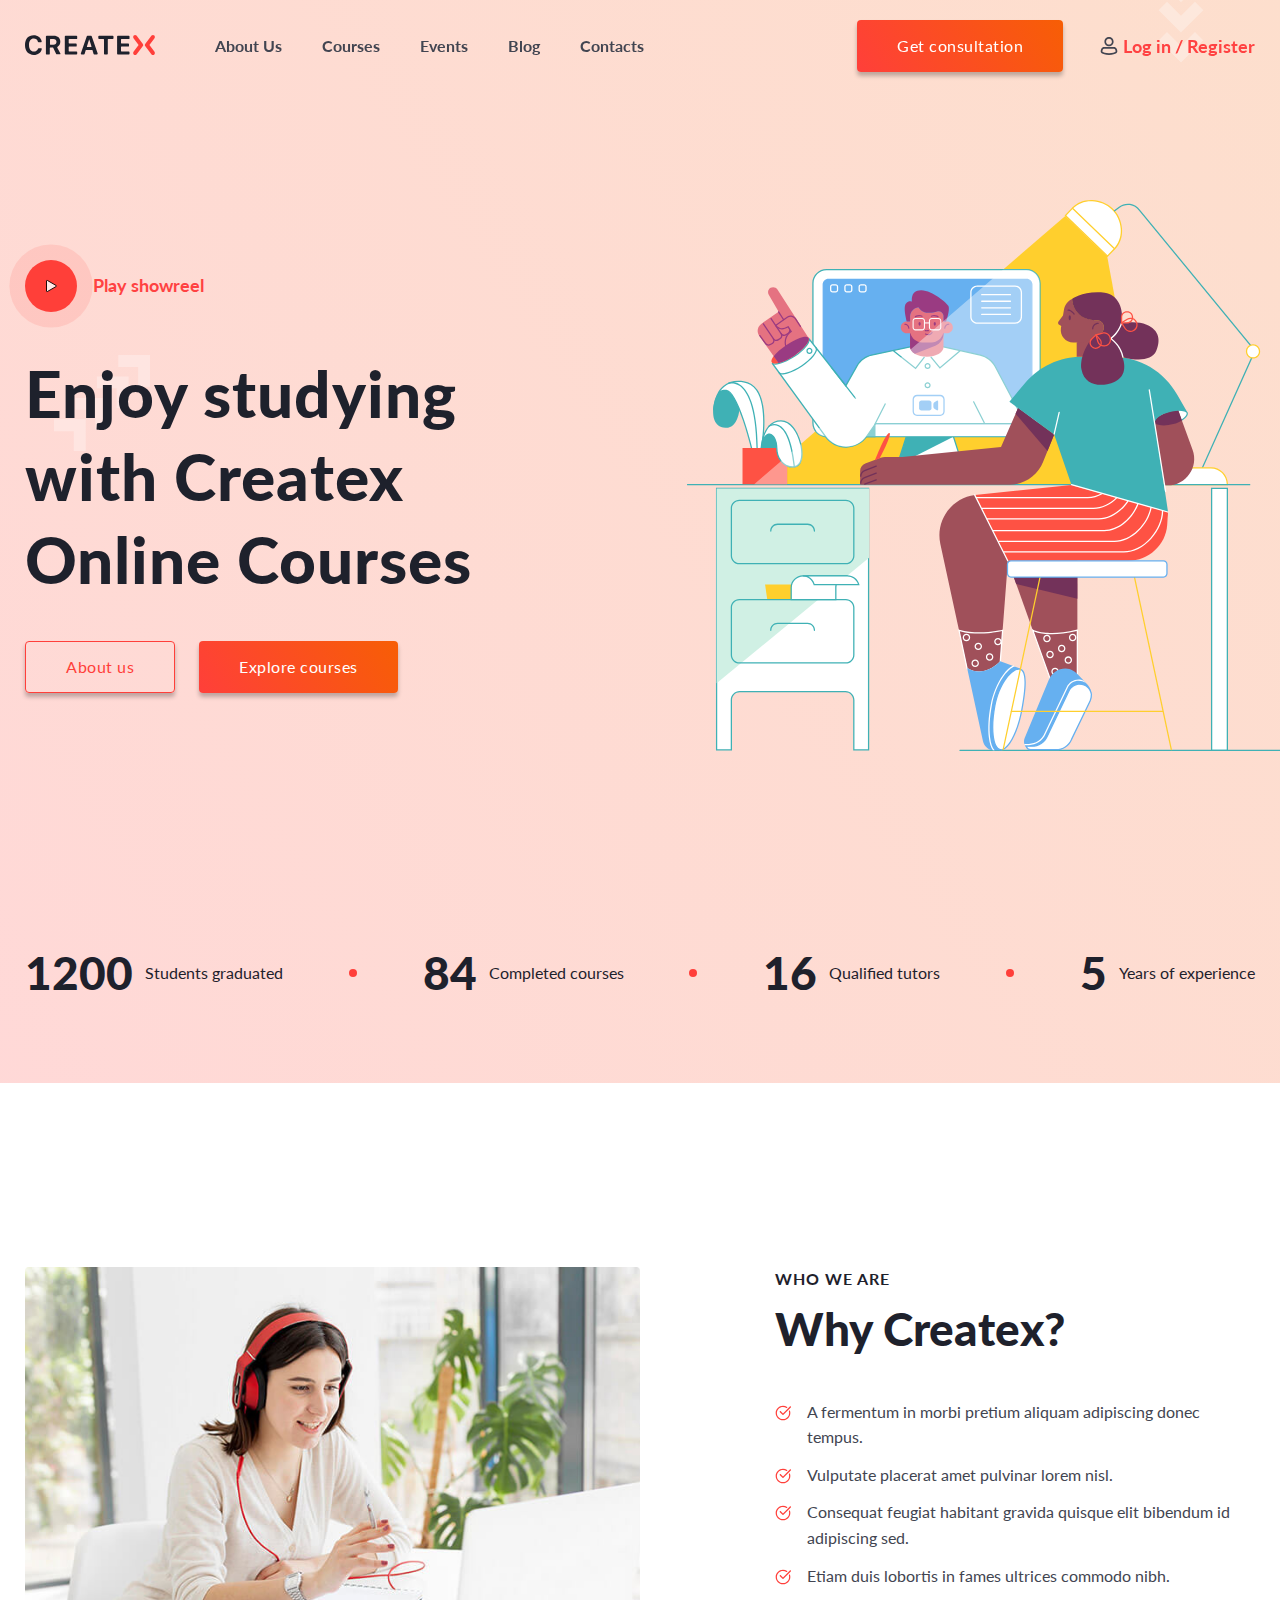
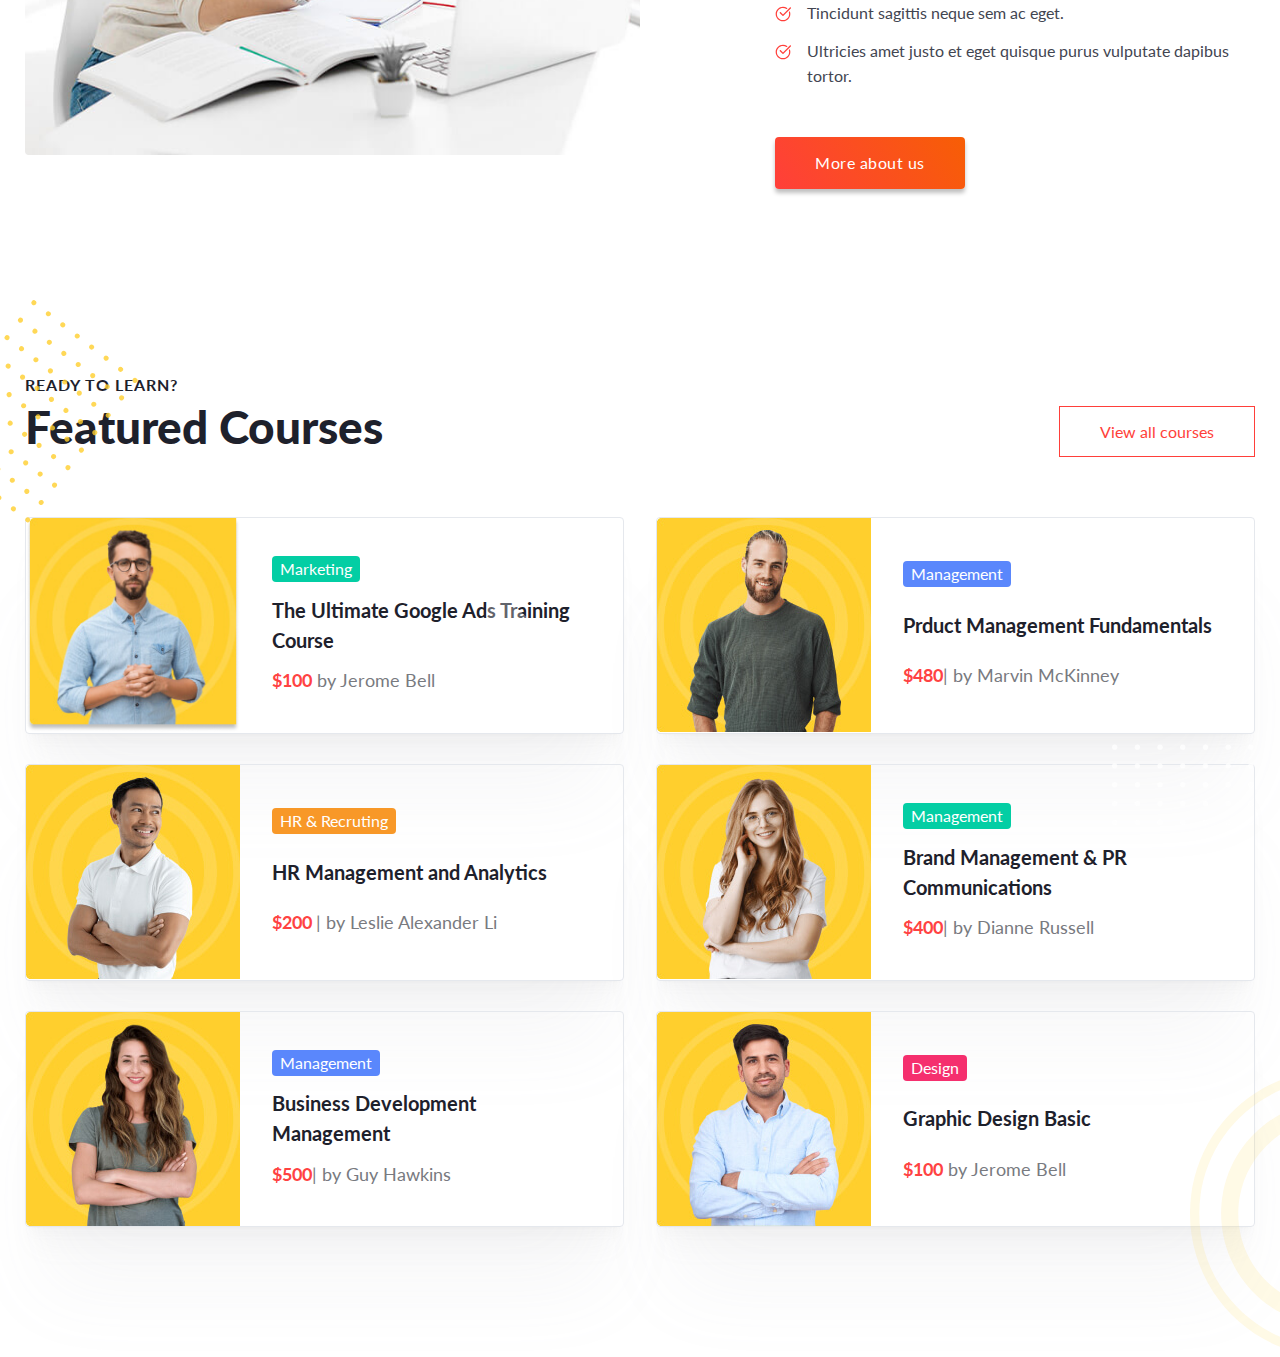
==== index.html @ c99d74f3 "Add files via upload" ====
<!DOCTYPE html>
<html lang="en">

<head>
   <meta charset="UTF-8">
   <meta http-equiv="X-UA-Compatible" content="IE=edge">
   <meta name="viewport" content="width=device-width, initial-scale=1.0">
   <title>Lesson 17</title>
   <link rel="stylesheet" href="css/reset.css">
   <link rel="stylesheet" href="css/fonts.css">
   <link rel="stylesheet" href="css/common.css">
   <link rel="stylesheet" href="css/style.css">
</head>

<body>
   <div class="wrapper">
      <header class="header">
         <div class="header__container">
            <a href="#" class="header__logo"><img src="img/logo.svg" alt="Logo"></a>

            <nav class="header__menu menu">
               <ul class="menu__list">
                  <li class="menu__item">
                     <a href="#" class="menu__link">About Us</a>
                  </li>
                  <li class="menu__item">
                     <a href="#" class="menu__link">Courses</a>
                  </li>
                  <li class="menu__item">
                     <a href="#" class="menu__link">Events</a>
                  </li>
                  <li class="menu__item">
                     <a href="#" class="menu__link">Blog</a>
                  </li>
                  <li class="menu__item">
                     <a href="#" class="menu__link">Contacts</a>
                  </li>
               </ul>
            </nav>
            <div class="header__actions actions-header">
               <a href="#" class="actions-header__button button">Get consultation</a>
               <a href="#" class="actions-header__auth"><span>Log in / Register</span></a>
            </div>
         </div>
      </header>
      <main class="page">
         <section class="page__main main-block">
            <div class="main-block__container">
               <div class="main-block__body body-main">
                  <div class="body-main__content">
                     <a href="" class="body-main__play"><span>Play showreel</span></a>
                     <h1 class="body-main__title">Enjoy studying
                        with Createx Online Courses</h1>
                     <div class="body-main__actions">
                        <a href="" class="body-main__button button button--border">About us</a>
                        <a href="" class="body-main__button button">Explore courses</a>
                     </div>
                  </div>


                  <div class=".body-main__media">
                     <img class="body-main__image" src="img/illustration.svg" alt="illustration">
                  </div>
               </div>
               <div class="main-block__advantages advantages-main">
                  <div class="advantages-main__item item-advantages">
                     <div class="item-advantages__value">1200</div>
                     <div class="item-advantages__text">Students graduated</div>
                  </div>
                  <div class="advantages-main__circle"></div>
                  <div class="advantages-main__item item-advantages">
                     <div class="item-advantages__value">84</div>
                     <div class="item-advantages__text">Completed courses</div>
                  </div>
                  <div class="advantages-main__circle"></div>
                  <div class="advantages-main__item item-advantages">
                     <div class="item-advantages__value">16</div>
                     <div class="item-advantages__text">Qualified tutors</div>
                  </div>
                  <div class="advantages-main__circle"></div>
                  <div class="advantages-main__item item-advantages">
                     <div class="item-advantages__value">5</div>
                     <div class="item-advantages__text">Years of experience</div>
                  </div>
               </div>
            </div>
            <div class="main-block__decor decor-main">
               <div class="decor-main__item decor-main__item--1 "></div>
               <div class="decor-main__item decor-main__item--2"></div>
               <div class="decor-main__item decor-main__item--3"></div>
               <div class="decor-main__item decor-main__item--4"></div>
               <div class="decor-main__item decor-main__item--5"></div>
               <div class="decor-main__item decor-main__item--6"></div>
            </div>
         </section>
         <section class="page__main block__main">
            <div class="block__main__container">
               <div class="block__main__page">
                  <div class="block__main__image">
                     <img src="img/girl.png" alt="girl">
                  </div>
                  <div class="block__main__text">
                     <h3 class="block__main__subtitle">Who we are</h3>
                     <h2 class="block__main__title">Why Createx?</h2>
                     <ul class="block__main__item">
                        <li>A fermentum in morbi pretium aliquam adipiscing donec tempus.</li>
                        <li>Vulputate placerat amet pulvinar lorem nisl.</li>
                        <li>Consequat feugiat habitant gravida quisque elit bibendum id adipiscing sed.</li>
                        <li>Etiam duis lobortis in fames ultrices commodo nibh.</li>
                        <li>Tincidunt sagittis neque sem ac eget.</li>
                        <li>Ultricies amet justo et eget quisque purus vulputate dapibus tortor.</li>
                     </ul>
                     <a href="#" class="block__main__button button">More about us</a>
                  </div>
               </div>

            </div>
            <div class="block__main__decor decor">
               <div class="decor__item-1"></div>
               <div class="decor__item-2"></div>
            </div>

         </section>
         <section class="page__main content-block">
            <div class="content-block__container">
               <div class="content-block__body content-body">
                  <div class="content-body__header">
                     <div class="content-body__title">
                        <h3>Ready to learn?</h3>
                        <h2>Featured Courses</h2>

                     </div>
                     <button class="content-body button--border">View all courses</button>
                  </div>
                  <ul class="content-body__block box">
                     <li class="box__cards">
                        <div class="box__cards__image">
                           <img src="img/image01.png" alt="photo">
                        </div>
                        <div class="box__cards__description">
                           <div class="box__cards__name green">Marketing</div>
                           <div class="box__cards__item">The Ultimate Google Ads Training Course</div>
                           <div class="box__cards__list"> <span>$100</span> by Jerome Bell</div>
                        </div>
                     </li>
                     <li class="box__cards">
                        <div class="box__cards__image">
                           <img src="img/image02.png" alt="photo">
                        </div>
                        <div class="box__cards__description">
                           <div class="box__cards__name blue">Management</div>
                           <div class="box__cards__item">Prduct Management Fundamentals</div>
                           <div class="box__cards__list"> <span>$480</span>| by Marvin McKinney</div>
                        </div>
                     </li>
                     <li class="box__cards">
                        <div class="box__cards__image">
                           <img src="img/image03.png" alt="photo">
                        </div>
                        <div class="box__cards__description">
                           <div class="box__cards__name orange ">HR & Recruting</div>
                           <div class="box__cards__item">HR Management and Analytics</div>
                           <div class="box__cards__list"> <span>$200 </span> | by Leslie Alexander Li</div>
                        </div>
                     </li>
                     <li class="box__cards">
                        <div class="box__cards__image">
                           <img src="img/image04.png" alt="photo">
                        </div>
                        <div class="box__cards__description">
                           <div class="box__cards__name green">Management</div>
                           <div class="box__cards__item">Brand Management & PR Communications</div>
                           <div class="box__cards__list"> <span>$400</span>| by Dianne Russell</div>
                        </div>
                     </li>
                     <li class="box__cards">
                        <div class="box__cards__image ">
                           <img src="img/image05.png" alt="photo">
                        </div>
                        <div class="box__cards__description">
                           <div class="box__cards__name blue">Management</div>
                           <div class="box__cards__item">Business Development Management</div>
                           <div class="box__cards__list"> <span>$500</span>| by Guy Hawkins</div>
                        </div>
                     </li>
                     <li class="box__cards">
                        <div class="box__cards__image">
                           <img src="img/image06.png" alt="photo">
                        </div>
                        <div class="box__cards__description">
                           <div class="box__cards__name pink">Design</div>
                           <div class="box__cards__item">Graphic Design Basic</div>
                           <div class="box__cards__list"> <span>$100</span> by Jerome Bell</div>
                        </div>
                     </li>

                  </ul>
               </div>
            </div>
         </section>
      </main>
      <footer class="footer"></footer>
   </div>
</body>

</html>
---- css/fonts.css ----
@font-face {
   font-family: "Lato";
   src: url("../fonts/Lato-Regular.woff2") format("woff2"), url("../fonts/Lato-Regular.woff") format("woff");
   font-display: swap;
   font-weight: 400;
   font-style: normal;
}

@font-face {
   font-family: "Lato";
   src: url("../fonts/Lato-Black.woff2") format("woff2"), url("../fonts/Lato-Black.woff") format("woff");
   font-display: swap;
   font-weight: 900;
   font-style: normal;
}

@font-face {
   font-family: "Lato";
   src: url("../fonts/Larsseit-Bold.woff2") format("woff2"), url("../fonts/Lato-Bold.woff") format("woff");
   font-display: swap;
   font-weight: 700;
   font-style: normal;
}
---- css/common.css ----
.button {
   background: linear-gradient(55.95deg, #FF3F3A 0%, #F75E05 100%);
   box-shadow: 0px 4px 4px rgba(0, 0, 0, 0.25);
   border-radius: 4px;
   letter-spacing: 0.5px;
   line-height: 1.25;
   color: white;
   display: inline-block;
   padding: 16px 40px;
}

.button--border {
   background: transparent;
   border: 1px #FF3F3A solid;
   padding: 15px 40px;
   color: #FF3F3A;
}

.box__cards__item {
   font-weight: 700;
   font-size: 20px;
   line-height: 150%;
   color: #1E212C;
}
---- css/style.css ----
@import url('https://fonts.googleapis.com/css2?family=Lato:wght@400;700;900&display=swap');

body {
   font-family: "Lato", sans-serif;
   color: #424551;
}

.wrapper {
   overflow: hidden;
   min-height: 100%;
   position: relative;

   display: flex;
   flex-direction: column;
}

.wrapper>main {
   flex-grow: 1;
}

[class*="__container"] {
   max-width: 1260px;
   margin: 0 auto;
   padding-left: 15px;
   padding-right: 15px;
}


/*==================================*/
/*Стилізуємо header*/

.header {
   position: fixed;
   top: 0;
   left: 0;
   width: 100%;
   padding: 20px 0;
   z-index: 50;
}

.header__container {
   display: flex;
   align-items: center;
   gap: 60px;
}




.header__menu {
   flex-grow: 1;
}



.menu__list {
   display: flex;
   flex-wrap: wrap;
   column-gap: 40px;
   row-gap: 10px;
}



.menu__link {
   font-weight: 700;
}

.menu__link:hover {
   text-decoration: underline;
}



.actions-header {
   display: flex;
   gap: 36px;
   align-items: center;
   flex-shrink: 0;

}


.actions-header__auth {
   background: url(../icons/user.svg) left no-repeat;
   padding-left: 24px;
   font-weight: 700;
   line-height: 1.25;
}

.actions-header__auth:hover span {
   text-decoration: underline;
}

/*================Медіа запит*/
@media (max-width:830px) {
   .header__container {
      flex-direction: column;
      row-gap: 15px;
   }
}

/*==========================*/


.main-block {
   padding: 200px 0 80px 0;
   background: linear-gradient(55.95deg, rgb(255, 63, 56, 0.2) 0%, rgb(245, 93, 5, 0.2) 100%);
}

.main-block__container {
   position: relative;
   z-index: 2;
}

.main-block__body {
   margin-bottom: 190px;
}




.body-main {
   display: flex;
}

/*================Медіа запит*/
@media (max-width:998px) {
   .body-main {
      flex-direction: column;

   }
}

/*================*/


.body-main__content {
   flex: 0 1 50%;
   padding-right: 40px;
   align-self: center;
}

.body-main__play {
   font-weight: 700;
   font-size: 14px;
   display: inline-flex;
   align-items: center;
   gap: 16px;
   position: relative;

}

.body-main__play::after {
   content: "";
   position: absolute;
   left: 0;
   top: 0;
   width: 52px;
   height: 52px;
   border-radius: 50%;
   background: #FF3F3A;
   opacity: 0.12;
   transform: scale(1.6);
   animation: play-circle 1s infinite ease alternate;
}

.body-main__play:hover::after {
   animation-play-state: paused;
}

.body-main__play:hover::before {
   background-color: rgb(220, 32, 32);
}

.body-main__play::before {
   content: "";
   flex: 0 0 52px;
   width: 52px;
   height: 52px;
   border-radius: 50%;
   background: #FF3F3A url('../icons/Polygon.svg') center no-repeat;
}

@keyframes play-circle {
   0% {
      transform: scale(1.6);
   }

   100% {
      transform: scale(1.8);
   }
}

.body-main__play:not(:last-child) {
   margin-bottom: 40px;
}

.body-main__title {
   font-weight: 900;
   font-size: 64px;
   letter-spacing: 1px;
   line-height: 130%;
   color: #1E212C;
}


.body-main__title:not(:last-child) {
   margin-bottom: 40px;
}

.body-main__actions {
   display: flex;
   align-items: center;
   gap: 24px;
}

/*=======================Медіа запит*/
@media (max-width:1099px) {


   .body-main__title {

      font-size: 56px;
   }



}

@media (max-width:998px) {
   .body-main__actions {
      justify-content: center;
   }

   .body-main__title {
      text-align: center;
      font-size: 48px;
   }

   .body-main__play {
      justify-content: center;
   }

   .button {
      padding: 10px 20px;
   }
}

/*=========================*/

.body-main__media {
   flex: 0 1 50%;
}

.body-main__image {
   flex-basis: 50%;
   max-width: 107.8%;
   transform: translate(7.8%, 0px);
}



.advantages-main {
   display: flex;
   justify-content: space-between;
   gap: 20px;
   align-items: center;
   flex-wrap: wrap;
}

/*============================*/
@media (max-width:630px) {
   .advantages-main {
      flex-direction: column;
      row-gap: 0px;
   }
}


/*========================*/


.advantages-main__item {
   color: #1E212C;
}

.item-advantages {
   display: flex;
   align-items: center;
   gap: 12px;
   color: #1E212C;
}

.advantages-main__circle {
   background: #FF3F3A;
   flex: 0 0 8px;
   height: 8px;
   content: "";
   border-radius: 50%;
}

.item-advantages__value {
   font-weight: 900;
   font-size: 46px;
   line-height: 130%;
}

.item-advantages__text {
   line-height: 160%;
}


.decor-main__item {
   position: absolute;
}

.decor-main__item--1 {
   background: url(../img/1.svg) 0 0 no-repeat;
   width: 96px;
   height: 96px;
   top: 12%;
   left: 4.2%
}

.decor-main__item--2 {
   background: url(../img/2.svg) 0 0 no-repeat;
   width: 284px;
   height: 284px;
   bottom: -9.2%;
   left: -5.5%
}

.decor-main__item--3 {
   background: url(../img/3.svg) 0 0 no-repeat;
   width: 88px;
   height: 47px;
   top: 45%;
   left: 40%
}

.decor-main__item--4 {
   background: url(../img/4.svg) 0 0 no-repeat;
   width: 61px;
   height: 61px;
   bottom: 24%;
   left: 38%
}

.decor-main__item--5 {
   background: url(../img/1.svg) 0 0 no-repeat;
   width: 96px;
   height: 96px;
   top: -1.8%;
   right: 4%;
   transform: rotate(135deg);
}

.decor-main__item--6 {
   background: url(../img/5.svg) 0 0 no-repeat;
   width: 187px;
   height: 137px;
   bottom: 18%;
   right: -1.5%;

}


/*===============================*/
.block__main__container {
   position: relative;
   z-index: 2;
}

.block__main__page {
   padding: 184px 0;
   display: flex;

}




.block__main__image {
   flex: 0 1 50%;

}

.block__main__image img {
   max-width: 100%;
}

.block__main__text {
   flex: 0 1 50%;
   padding-left: 135px;
}

/*==================Медіа запит*/
@media (max-width:998px) {
   .block__main__page {
      flex-direction: column;
      padding: 84px 0;
   }

   .block__main__text {

      padding-left: 15px;
   }
}

/*=====================*/


.block__main__subtitle {
   font-weight: 700;
   font-size: 16px;
   line-height: 150%;
   letter-spacing: 1px;
   text-transform: uppercase;
   color: #1E212C;
   margin-bottom: 8px;
}

.block__main__title {
   font-weight: 900;
   font-size: 46px;
   line-height: 130%;
   color: #1E212C;
   margin-bottom: 40px;
}

.block__main__item {
   margin-bottom: 48px;
   line-height: 160%;
}


.block__main__item li {
   margin-bottom: 12px;
   padding-left: 32px;
   background: url(../img/check.svg) 0 6px no-repeat;


}





/*========================*/

.decor {
   position: absolute;
   width: 100%;
   height: 100%;
   top: 0;
   left: 0;
}

.decor__item-1 {
   position: absolute;
   background: url(../img/dots.svg) 0 0 no-repeat;
   width: 220px;
   height: 230px;
   bottom: 28%;
   left: -6%;


}

.decor__item-2 {
   position: absolute;
   background: url(../img/circles.svg) 0 0 no-repeat;
   width: 287px;
   height: 287px;
   bottom: 0%;
   left: 93%;

}


/*=============================*/
.content-body__header {
   display: flex;
   justify-content: space-between;
   align-items: end;
   margin-bottom: 60px;

}

.content-body__title h3 {

   font-weight: 700;
   font-size: 16px;
   line-height: 150%;
   letter-spacing: 1px;
   text-transform: uppercase;
   color: #1E212C;
}

.content-body__title h2 {
   font-weight: 900;
   font-size: 46px;
   line-height: 130%;
   color: #1E212C;
}

.box {
   display: flex;
   row-gap: 30px;
   flex-wrap: wrap;
   justify-content: space-between;
   margin-bottom: 130px;
}



.box__cards {

   flex: 0 1 calc(50% - 1em);
   display: flex;
   border: 1px solid #E5E8ED;
   box-shadow: 0px 80px 80px -20px rgba(154, 156, 165, 0.08), 0px 30px 24px -10px rgba(154, 156, 165, 0.05), 0px 12px 10px -6px rgba(154, 156, 165, 0.04), 0px 4px 4px -4px rgba(30, 33, 44, 0.03);
   border-radius: 4px;
}



.box__cards__image {
   position: relative;
   padding-bottom: 36%;
   flex: 0 0 214px;
}

.box__cards__image img {
   position: absolute;
   object-fit: contain;
   top: 0;
   left: 0;
   height: 100%;
   width: 100%;
}

.box__cards__description {
   padding: 32px;
   display: flex;
   flex-direction: column;
   justify-content: space-around;
   align-items: start;
}

.box__cards__name {
   display: inline-block;
   border-radius: 4px;
   padding: 1px 8px;
   line-height: 1.5;
   color: #FFFFFF;
}


.box__cards__list {
   font-size: 18px;
   line-height: 150%;
   color: #787A80;
}

span {

   font-weight: 700;
   font-size: 18px;
   line-height: 150%;
   color: #FF4242;
}

.green {
   background: #03CEA4;
}

.blue {
   background: #5A87FC;
}

.orange {
   background: #F89828;
}

.pink {
   background: #F52F6E;
}



/*==================Медіа запит*/
@media (max-width:998px) {
   .box__cards {
      flex-direction: column;

   }


}

@media (max-width:698px) {
   .box {
      flex-direction: column;

   }

   .box__cards__description {
      align-items: center;
   }

   .button--border {
      padding: 10px 20px;
   }
}


/*=====================*/
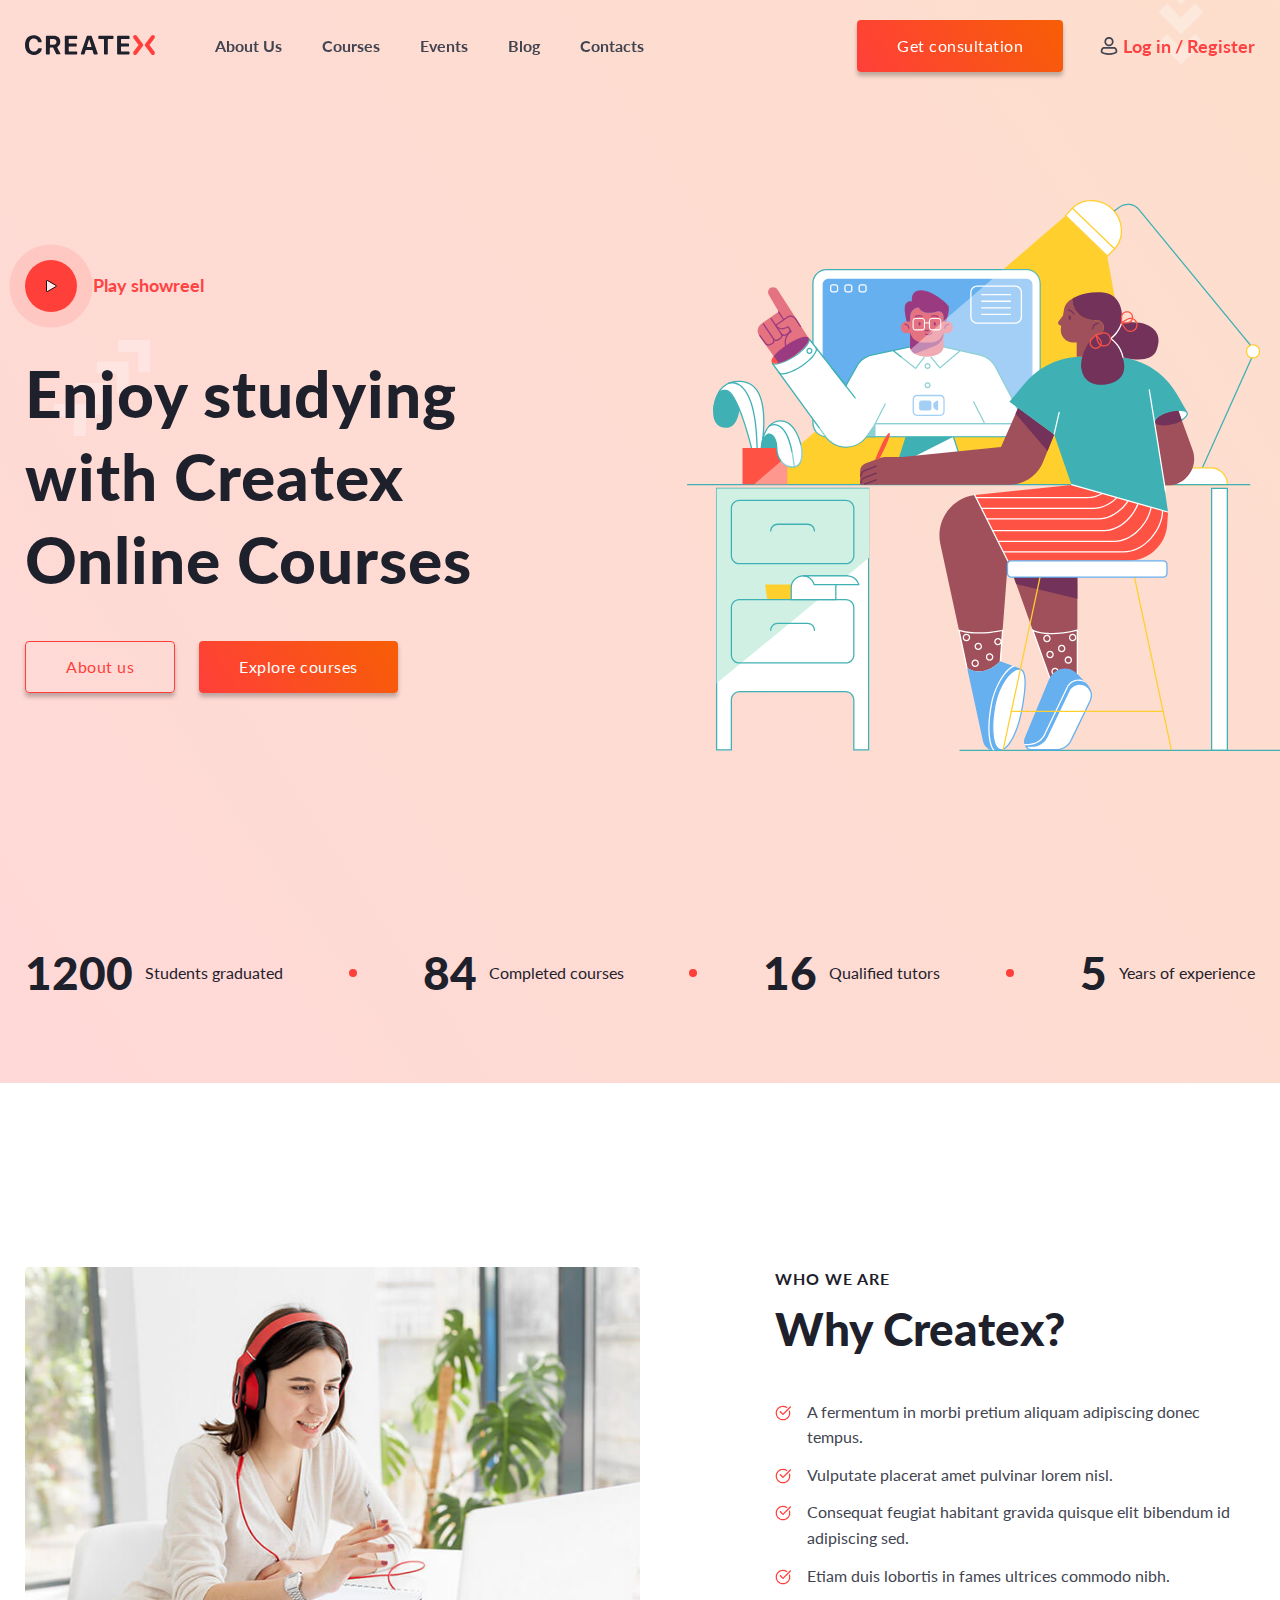
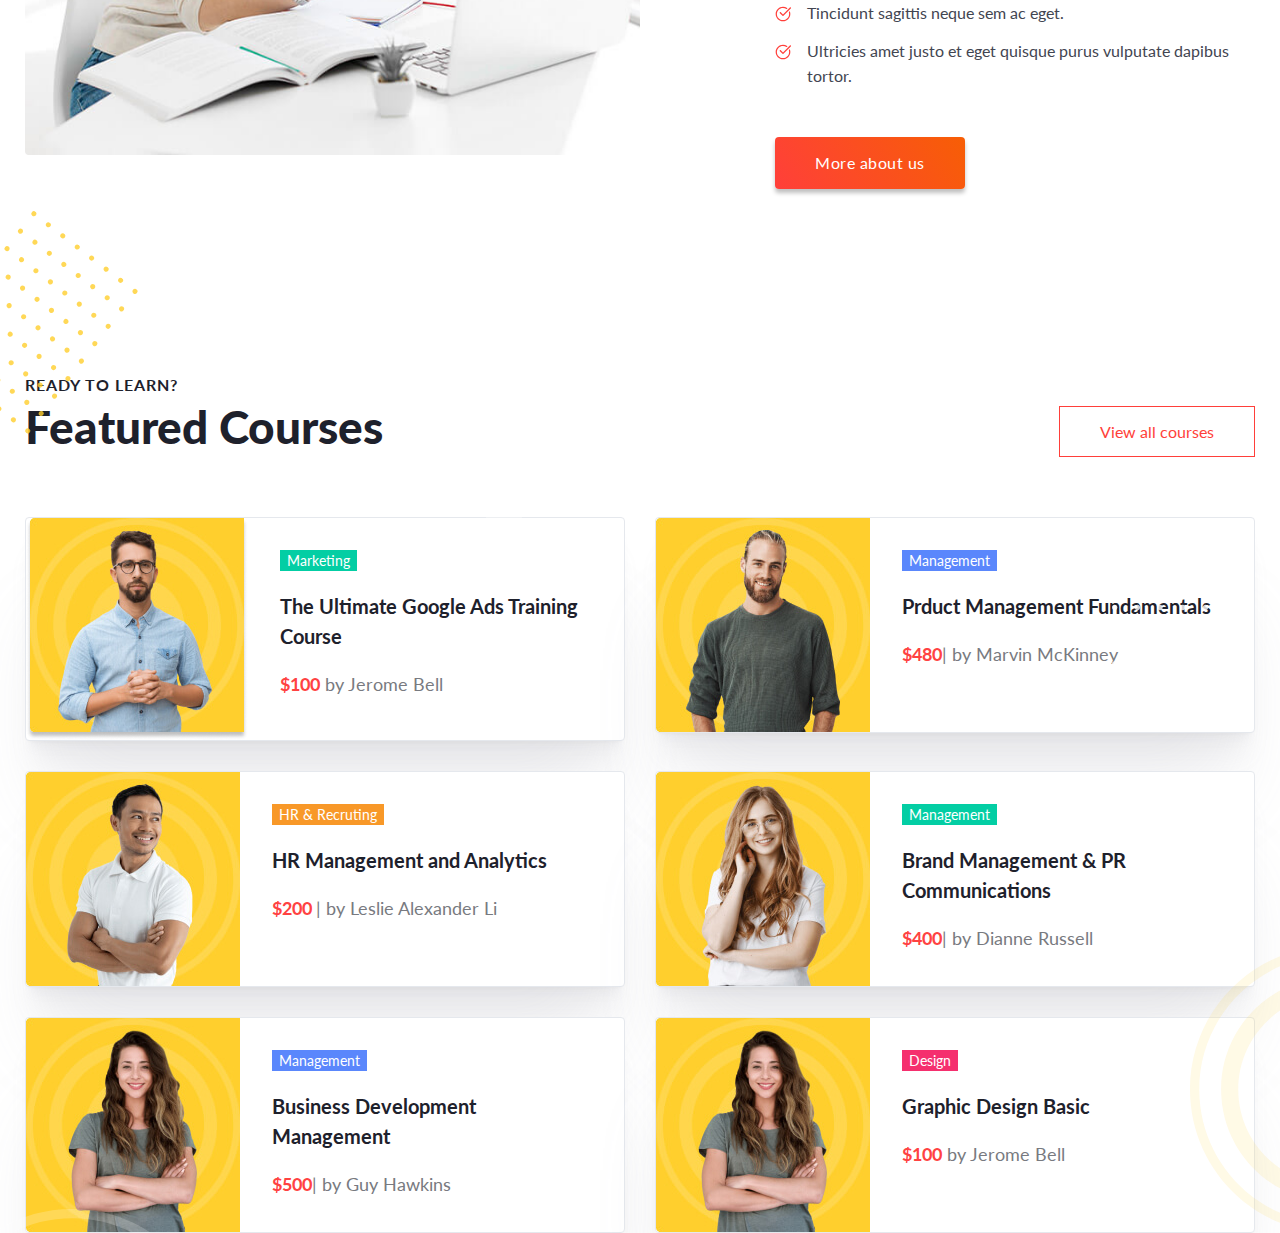
==== commit 84031ae8: "Add files via upload" ====
--- a/index.html
+++ b/index.html
@@ -128,75 +128,84 @@
                      <div class="content-body__title">
                         <h3>Ready to learn?</h3>
                         <h2>Featured Courses</h2>
-
                      </div>
                      <button class="content-body button--border">View all courses</button>
                   </div>
-                  <ul class="content-body__block box">
-                     <li class="box__cards">
-                        <div class="box__cards__image">
-                           <img src="img/image01.png" alt="photo">
-                        </div>
-                        <div class="box__cards__description">
-                           <div class="box__cards__name green">Marketing</div>
-                           <div class="box__cards__item">The Ultimate Google Ads Training Course</div>
-                           <div class="box__cards__list"> <span>$100</span> by Jerome Bell</div>
-                        </div>
-                     </li>
-                     <li class="box__cards">
-                        <div class="box__cards__image">
-                           <img src="img/image02.png" alt="photo">
-                        </div>
-                        <div class="box__cards__description">
-                           <div class="box__cards__name blue">Management</div>
-                           <div class="box__cards__item">Prduct Management Fundamentals</div>
-                           <div class="box__cards__list"> <span>$480</span>| by Marvin McKinney</div>
-                        </div>
-                     </li>
-                     <li class="box__cards">
-                        <div class="box__cards__image">
-                           <img src="img/image03.png" alt="photo">
-                        </div>
-                        <div class="box__cards__description">
-                           <div class="box__cards__name orange ">HR & Recruting</div>
-                           <div class="box__cards__item">HR Management and Analytics</div>
-                           <div class="box__cards__list"> <span>$200 </span> | by Leslie Alexander Li</div>
-                        </div>
-                     </li>
-                     <li class="box__cards">
-                        <div class="box__cards__image">
-                           <img src="img/image04.png" alt="photo">
-                        </div>
-                        <div class="box__cards__description">
-                           <div class="box__cards__name green">Management</div>
-                           <div class="box__cards__item">Brand Management & PR Communications</div>
-                           <div class="box__cards__list"> <span>$400</span>| by Dianne Russell</div>
-                        </div>
-                     </li>
-                     <li class="box__cards">
-                        <div class="box__cards__image ">
-                           <img src="img/image05.png" alt="photo">
-                        </div>
-                        <div class="box__cards__description">
-                           <div class="box__cards__name blue">Management</div>
-                           <div class="box__cards__item">Business Development Management</div>
-                           <div class="box__cards__list"> <span>$500</span>| by Guy Hawkins</div>
-                        </div>
-                     </li>
-                     <li class="box__cards">
-                        <div class="box__cards__image">
-                           <img src="img/image06.png" alt="photo">
-                        </div>
-                        <div class="box__cards__description">
-                           <div class="box__cards__name pink">Design</div>
-                           <div class="box__cards__item">Graphic Design Basic</div>
-                           <div class="box__cards__list"> <span>$100</span> by Jerome Bell</div>
-                        </div>
-                     </li>
-
-                  </ul>
-               </div>
-            </div>
+                  <div class="content-body__block box">
+                     <div class="box__cards">
+                        <div class="box__cards__content">
+                           <div class="box__cards__image">
+                              <img src="img/image01.png" alt="photo">
+                           </div>
+                           <div class="box__cards__description">
+                              <div class="box__cards__name green">Marketing</div>
+                              <div class="box__cards__item">The Ultimate Google Ads Training Course</div>
+                              <div class="box__cards__list"> <span>$100</span> by Jerome Bell</div>
+                           </div>
+                        </div>
+                     </div>
+                     <div class="box__cards">
+                        <div class="box__cards__content">
+                           <div class="box__cards__image">
+                              <img src="img/image02.png" alt="photo">
+                           </div>
+                           <div class="box__cards__description">
+                              <div class="box__cards__name blue">Management</div>
+                              <div class="box__cards__item">Prduct Management Fundamentals</div>
+                              <div class="box__cards__list"> <span>$480</span>| by Marvin McKinney</div>
+                           </div>
+                        </div>
+                     </div>
+                     <div class="box__cards">
+                        <div class="box__cards__content">
+                           <div class="box__cards__image">
+                              <img src="img/image03.png" alt="photo">
+                           </div>
+                           <div class="box__cards__description">
+                              <div class="box__cards__name orange ">HR & Recruting</div>
+                              <div class="box__cards__item">HR Management and Analytics</div>
+                              <div class="box__cards__list"> <span>$200 </span> | by Leslie Alexander Li</div>
+                           </div>
+                        </div>
+                     </div>
+                     <div class="box__cards">
+                        <div class="box__cards__content">
+                           <div class="box__cards__image">
+                              <img src="img/image04.png" alt="photo">
+                           </div>
+                           <div class="box__cards__description">
+                              <div class="box__cards__name green">Management</div>
+                              <div class="box__cards__item">Brand Management & PR Communications</div>
+                              <div class="box__cards__list"> <span>$400</span>| by Dianne Russell</div>
+                           </div>
+                        </div>
+                     </div>
+                     <div class="box__cards">
+                        <div class="box__cards__content">
+                           <div class="box__cards__image ">
+                              <img src="img/image05.png" alt="photo">
+                           </div>
+                           <div class="box__cards__description">
+                              <div class="box__cards__name blue">Management</div>
+                              <div class="box__cards__item">Business Development Management</div>
+                              <div class="box__cards__list"> <span>$500</span>| by Guy Hawkins</div>
+                           </div>
+                        </div>
+                     </div>
+                     <div class="box__cards">
+                        <div class="box__cards__content">
+                           <div class="box__cards__image">
+                              <img src="img/image05.png" alt="photo">
+                           </div>
+                           <div class="box__cards__description">
+                              <div class="box__cards__name pink">Design</div>
+                              <div class="box__cards__item">Graphic Design Basic</div>
+                              <div class="box__cards__list"> <span>$100</span> by Jerome Bell</div>
+                           </div>
+                        </div>
+                     </div>
+
+                  </div>
          </section>
       </main>
       <footer class="footer"></footer>
--- a/css/style.css
+++ b/css/style.css
@@ -7,6 +7,8 @@
 
 .wrapper {
    overflow: hidden;
+   /* відображається тільки контент всередині елемента,
+      все інше буде сховано*/
    min-height: 100%;
    position: relative;
 
@@ -450,11 +452,12 @@
 /*========================*/
 
 .decor {
-   position: absolute;
+   /*position: absolute;*/
    width: 100%;
    height: 100%;
    top: 0;
    left: 0;
+
 }
 
 .decor__item-1 {
@@ -506,69 +509,110 @@
 }
 
 .box {
-   display: flex;
+   /*row*/
+   display: flex;
+   margin: 0 -15px;
+   flex-wrap: wrap;
    row-gap: 30px;
+
+}
+
+.box__cards {
+   /*column*/
+   flex: 0 1 50%;
+   padding: 0 15px;
+
+}
+
+.box__cards__content {
+   /*item*/
+   display: flex;
+   flex-direction: row;
+   flex: 0 0 50%;
+   background: #FFFFFF;
+   border: 1px solid #E5E8ED;
+   box-shadow: 0px 80px 80px -20px rgb(154 156 165 / 16%), 0px 30px 24px -10px rgb(154 156 165 / 10%), 0px 12px 10px -6px rgb(154 156 165 / 8%), 0px 4px 4px -4px rgb(30 33 44 / 5%);
+   border-radius: 4px;
+}
+
+@media(max-width: 470px) {
+
+   .box__cards__content {
+      flex-direction: column;
+   }
+
+   .content-body__title h2 {
+      font-size: 28px;
+   }
+
+   .body-main__title {
+      font-size: 28px;
+   }
+
+   .block__main__title {
+      font-size: 28px;
+   }
+
+   .item-advantages__value {
+      font-size: 36px;
+   }
+}
+
+
+.box__cards__image {
+   flex: 0 0 33%;
+}
+
+.box__cards__image img {
+   vertical-align: top;
+}
+
+
+@media (max-width: 470px) {
+
+   .box__cards__image {
+      align-self: center;
+   }
+}
+
+.box__cards__description {
+   display: flex;
+   flex: 1 1 60%;
    flex-wrap: wrap;
-   justify-content: space-between;
-   margin-bottom: 130px;
-}
-
-
-
-.box__cards {
-
-   flex: 0 1 calc(50% - 1em);
-   display: flex;
-   border: 1px solid #E5E8ED;
-   box-shadow: 0px 80px 80px -20px rgba(154, 156, 165, 0.08), 0px 30px 24px -10px rgba(154, 156, 165, 0.05), 0px 12px 10px -6px rgba(154, 156, 165, 0.04), 0px 4px 4px -4px rgba(30, 33, 44, 0.03);
-   border-radius: 4px;
-}
-
-
-
-.box__cards__image {
-   position: relative;
-   padding-bottom: 36%;
-   flex: 0 0 214px;
-}
-
-.box__cards__image img {
-   position: absolute;
-   object-fit: contain;
-   top: 0;
-   left: 0;
-   height: 100%;
-   width: 100%;
-}
-
-.box__cards__description {
    padding: 32px;
-   display: flex;
+   gap: 20px;
    flex-direction: column;
-   justify-content: space-around;
-   align-items: start;
+
 }
 
 .box__cards__name {
    display: inline-block;
-   border-radius: 4px;
-   padding: 1px 8px;
+   font-weight: 400;
+   font-size: 14px;
    line-height: 1.5;
+   padding: 0 7px;
    color: #FFFFFF;
-}
-
+   align-self: flex-start;
+}
+
+.box__cards__item {
+   font-weight: 700;
+   font-size: 20px;
+   line-height: 1.5;
+   color: #1E212C;
+}
 
 .box__cards__list {
+   font-weight: 400;
    font-size: 18px;
-   line-height: 150%;
+   line-height: 1.5;
    color: #787A80;
 }
 
 span {
-
    font-weight: 700;
    font-size: 18px;
-   line-height: 150%;
+   line-height: 1.5;
    color: #FF4242;
 }
 
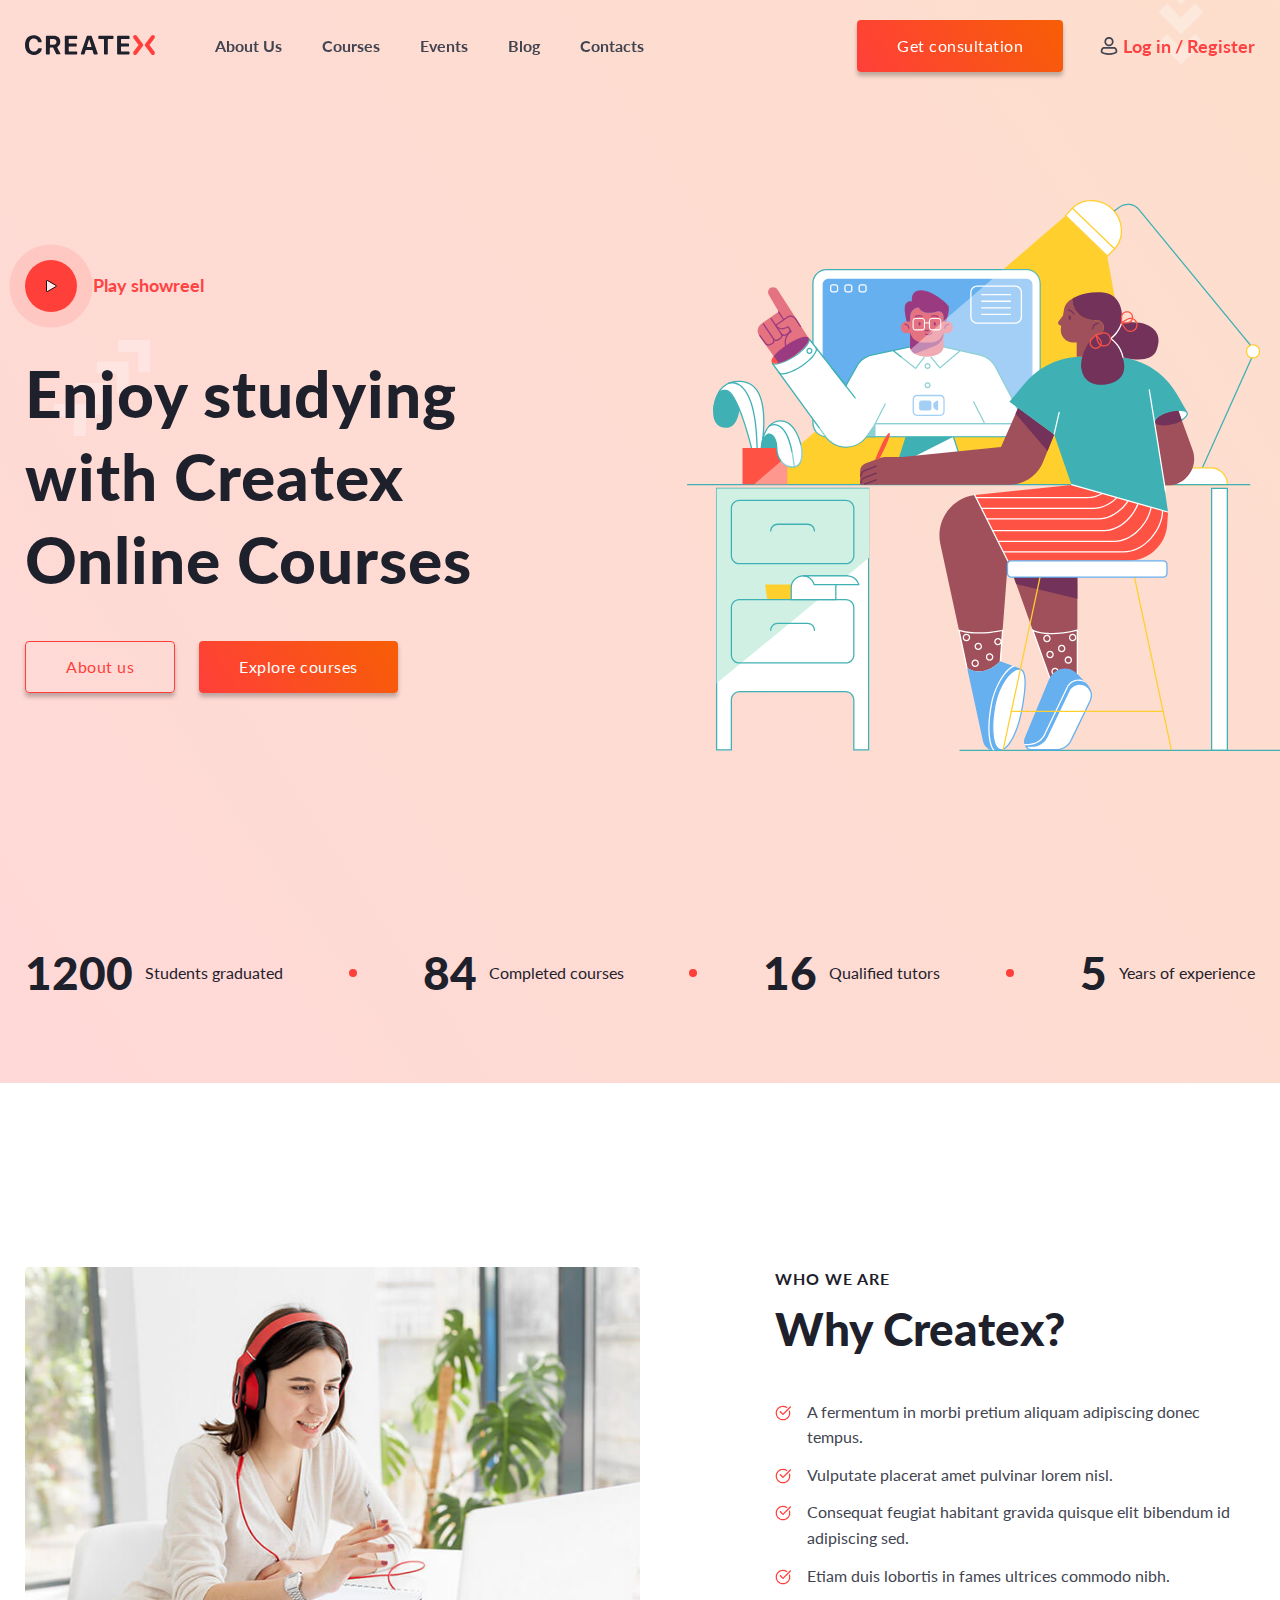
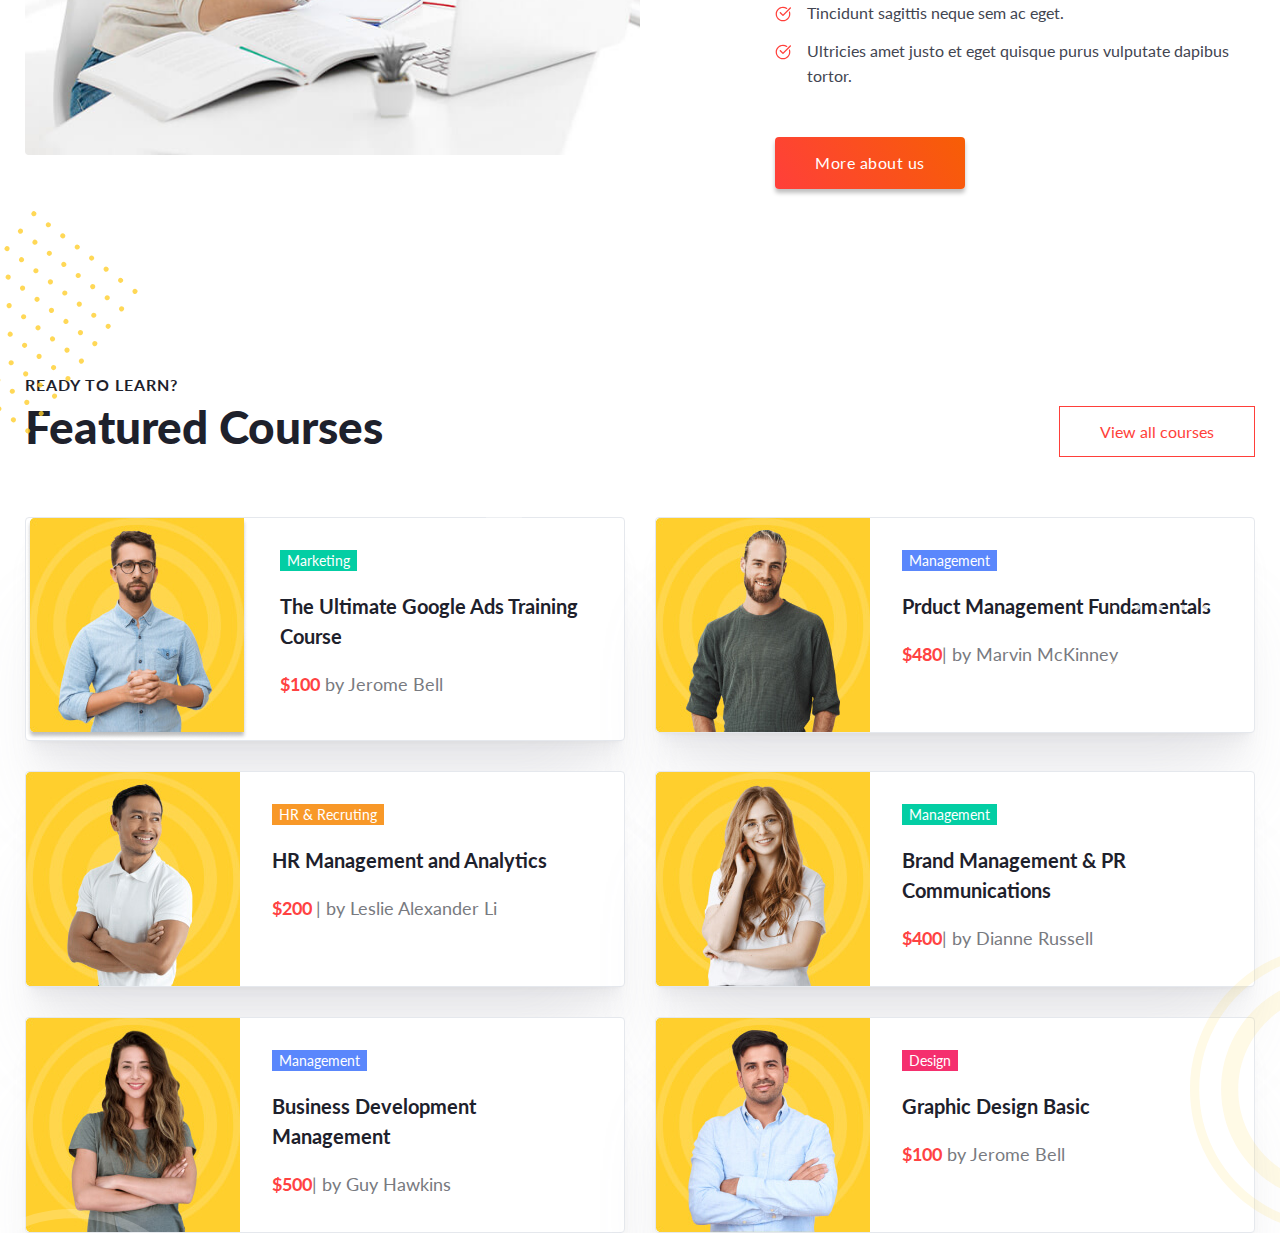
==== commit 9d431621: "Add files via upload" ====
--- a/index.html
+++ b/index.html
@@ -195,7 +195,7 @@
                      <div class="box__cards">
                         <div class="box__cards__content">
                            <div class="box__cards__image">
-                              <img src="img/image05.png" alt="photo">
+                              <img src="img/image06.png" alt="photo">
                            </div>
                            <div class="box__cards__description">
                               <div class="box__cards__name pink">Design</div>
--- a/css/style.css
+++ b/css/style.css
@@ -535,6 +535,13 @@
    border-radius: 4px;
 }
 
+@media(max-width: 937px) {
+
+   .box {
+      flex-direction: column;
+   }
+}
+
 @media(max-width: 470px) {
 
    .box__cards__content {
@@ -557,6 +564,8 @@
       font-size: 36px;
    }
 }
+
+
 
 
 .box__cards__image {
